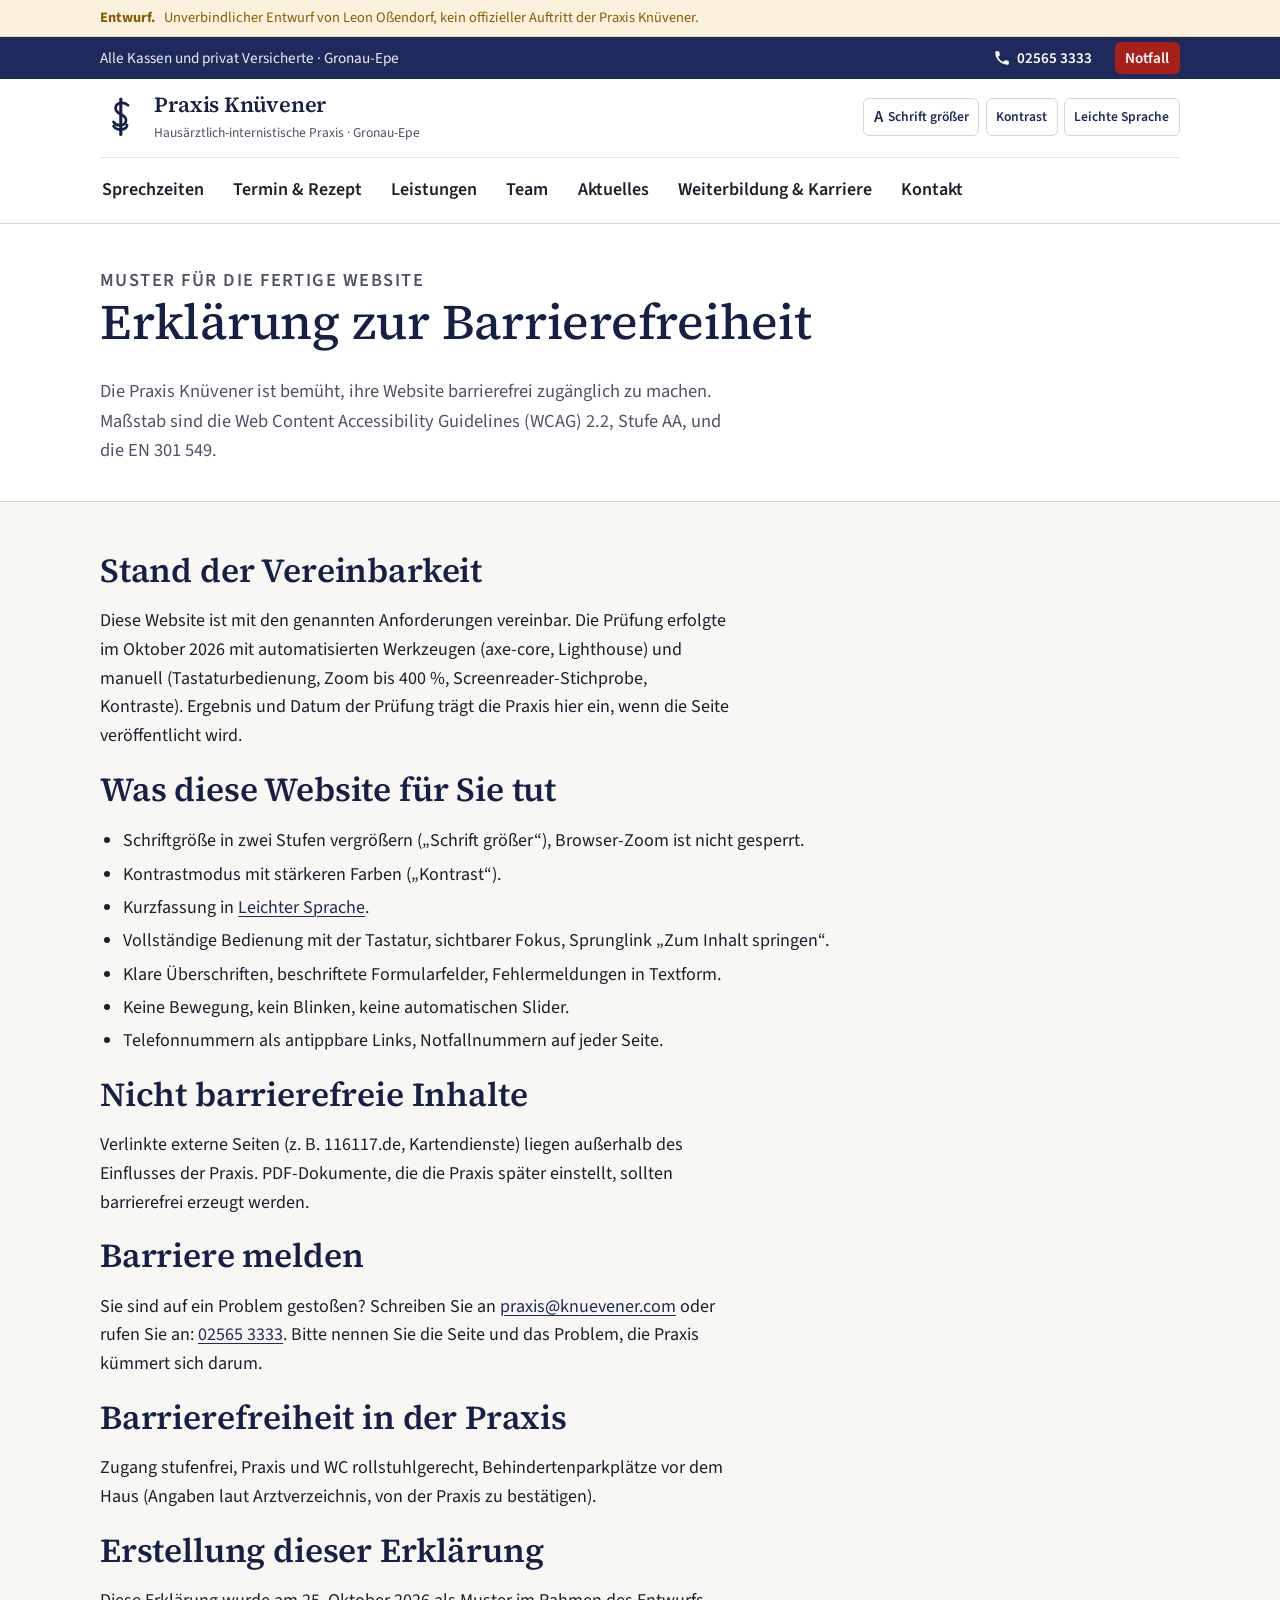
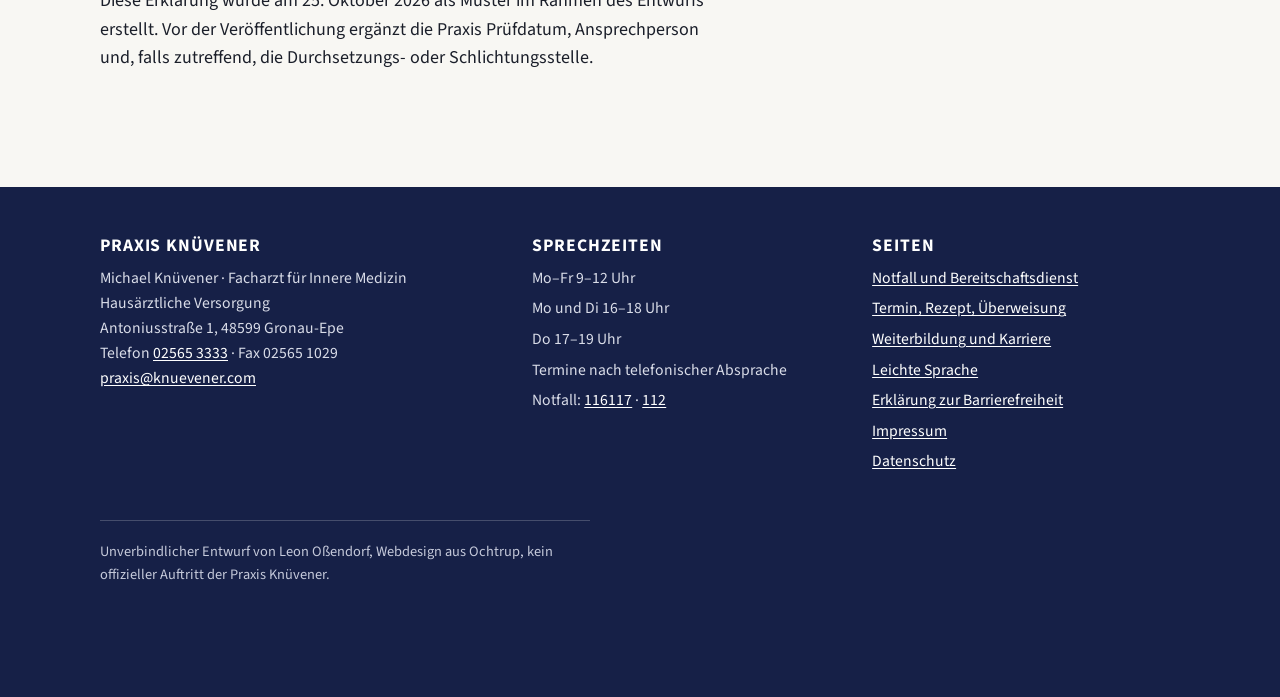
==== barrierefreiheit.html @ 67dc73da "Entwurf Praxis Knüvener: Startseite, Service, Karriere, Notfall, Leichte Sprache, Barrierefreiheit C" ====
<!doctype html>
<html lang="de-DE">
<head>
<meta charset="utf-8">
<meta name="viewport" content="width=device-width, initial-scale=1">
<meta name="robots" content="noindex,nofollow">
<title>Erklärung zur Barrierefreiheit – Praxis Knüvener (Entwurf)</title>
<link rel="stylesheet" href="css/style.css">
<link rel="icon" href="img/favicon.svg" type="image/svg+xml">
</head>
<body>
<a class="skip" href="#inhalt">Zum Inhalt springen</a>
<header>
<div class="entwurf"><div class="wrap"><strong>Entwurf.</strong> <span>Unverbindlicher Entwurf von Leon Oßendorf, kein offizieller Auftritt der Praxis Knüvener.</span></div></div>
<div class="topbar"><div class="wrap">
  <span class="kassen">Alle Kassen und privat Versicherte · Gronau-Epe</span>
  <div class="right">
    <a href="tel:+4925653333"><svg viewBox="0 0 24 24" width="18" height="18" aria-hidden="true" focusable="false"><path d="M6.6 10.8a15 15 0 0 0 6.6 6.6l2.2-2.2a1 1 0 0 1 1-.25c1.1.37 2.3.57 3.6.57a1 1 0 0 1 1 1V20a1 1 0 0 1-1 1A17 17 0 0 1 3 4a1 1 0 0 1 1-1h3.5a1 1 0 0 1 1 1c0 1.25.2 2.45.57 3.57a1 1 0 0 1-.25 1L6.6 10.8z" fill="currentColor"/></svg>02565 3333</a>
    <a class="notfall" href="notfall.html">Notfall</a>
  </div>
</div></div>
<div class="site-header"><div class="wrap">
  <a class="brand" href="index.html">
    <svg viewBox="0 0 40 40" aria-hidden="true" focusable="false"><path d="M20 3v34" stroke="currentColor" stroke-width="3" stroke-linecap="round"/><path d="M27 9c-4-4-12-3-12 3s10 5 10 11-9 7-12 2M13 29c3 5 13 4 13-1" fill="none" stroke="currentColor" stroke-width="2.6" stroke-linecap="round"/></svg>
    <span><span class="name">Praxis Knüvener</span><span class="sub">Hausärztlich-internistische Praxis · Gronau-Epe</span></span>
  </a>
  <button class="nav-toggle" aria-expanded="false" aria-controls="hauptmenue">Menü</button>
  <nav class="site-nav" id="hauptmenue" aria-label="Hauptmenü"><ul>
    <li><a href="index.html#sprechzeiten">Sprechzeiten</a></li>
    <li><a href="service.html">Termin &amp; Rezept</a></li>
    <li><a href="index.html#leistungen">Leistungen</a></li>
    <li><a href="index.html#team">Team</a></li>
    <li><a href="index.html#aktuelles">Aktuelles</a></li>
    <li><a href="karriere.html">Weiterbildung &amp; Karriere</a></li>
    <li><a href="index.html#kontakt">Kontakt</a></li>
  </ul></nav>
  <div class="tools">
    <button type="button" id="btn-font" aria-pressed="false"><span class="big" aria-hidden="true">A</span> Schrift größer</button>
    <button type="button" id="btn-contrast" aria-pressed="false">Kontrast</button>
    <a href="leichte-sprache.html">Leichte Sprache</a>
  </div>
</div></div></header>

<main id="inhalt">
<div class="page-head"><div class="wrap">
  <p class="eyebrow">Muster für die fertige Website</p>
  <h1>Erklärung zur Barrierefreiheit</h1>
  <p>Die Praxis Knüvener ist bemüht, ihre Website barrierefrei zugänglich zu machen. Maßstab sind die Web Content Accessibility Guidelines (WCAG) 2.2, Stufe AA, und die EN 301 549.</p>
</div></div>
<div class="page-body"><div class="wrap"><div class="text">
  <h2>Stand der Vereinbarkeit</h2>
  <p>Diese Website ist mit den genannten Anforderungen vereinbar. Die Prüfung erfolgte im Oktober 2026 mit automatisierten Werkzeugen (axe-core, Lighthouse) und manuell (Tastaturbedienung, Zoom bis 400 %, Screenreader-Stichprobe, Kontraste). Ergebnis und Datum der Prüfung trägt die Praxis hier ein, wenn die Seite veröffentlicht wird.</p>
  <h2>Was diese Website für Sie tut</h2>
  <ul>
    <li>Schriftgröße in zwei Stufen vergrößern („Schrift größer“), Browser-Zoom ist nicht gesperrt.</li>
    <li>Kontrastmodus mit stärkeren Farben („Kontrast“).</li>
    <li>Kurzfassung in <a href="leichte-sprache.html">Leichter Sprache</a>.</li>
    <li>Vollständige Bedienung mit der Tastatur, sichtbarer Fokus, Sprunglink „Zum Inhalt springen“.</li>
    <li>Klare Überschriften, beschriftete Formularfelder, Fehlermeldungen in Textform.</li>
    <li>Keine Bewegung, kein Blinken, keine automatischen Slider.</li>
    <li>Telefonnummern als antippbare Links, Notfallnummern auf jeder Seite.</li>
  </ul>
  <h2>Nicht barrierefreie Inhalte</h2>
  <p>Verlinkte externe Seiten (z. B. 116117.de, Kartendienste) liegen außerhalb des Einflusses der Praxis. PDF-Dokumente, die die Praxis später einstellt, sollten barrierefrei erzeugt werden.</p>
  <h2>Barriere melden</h2>
  <p>Sie sind auf ein Problem gestoßen? Schreiben Sie an <a href="mailto:praxis@knuevener.com">praxis@knuevener.com</a> oder rufen Sie an: <a href="tel:+4925653333">02565 3333</a>. Bitte nennen Sie die Seite und das Problem, die Praxis kümmert sich darum.</p>
  <h2>Barrierefreiheit in der Praxis</h2>
  <p>Zugang stufenfrei, Praxis und WC rollstuhlgerecht, Behindertenparkplätze vor dem Haus (Angaben laut Arztverzeichnis, von der Praxis zu bestätigen).</p>
  <h2>Erstellung dieser Erklärung</h2>
  <p>Diese Erklärung wurde am 25. Oktober 2026 als Muster im Rahmen des Entwurfs erstellt. Vor der Veröffentlichung ergänzt die Praxis Prüfdatum, Ansprechperson und, falls zutreffend, die Durchsetzungs- oder Schlichtungsstelle.</p>
</div></div></div>
</main>

<footer class="site-footer"><div class="wrap">
  <div class="cols">
    <div><h2>Praxis Knüvener</h2><p>Michael Knüvener · Facharzt für Innere Medizin<br>Hausärztliche Versorgung<br>Antoniusstraße 1, 48599 Gronau-Epe<br>Telefon <a href="tel:+4925653333">02565 3333</a> · Fax 02565 1029<br><a href="mailto:praxis@knuevener.com">praxis@knuevener.com</a></p></div>
    <div><h2>Sprechzeiten</h2><ul><li>Mo–Fr 9–12 Uhr</li><li>Mo und Di 16–18 Uhr</li><li>Do 17–19 Uhr</li><li>Termine nach telefonischer Absprache</li><li>Notfall: <a href="tel:116117">116117</a> · <a href="tel:112">112</a></li></ul></div>
    <div><h2>Seiten</h2><ul><li><a href="notfall.html">Notfall und Bereitschaftsdienst</a></li><li><a href="service.html">Termin, Rezept, Überweisung</a></li><li><a href="karriere.html">Weiterbildung und Karriere</a></li><li><a href="leichte-sprache.html">Leichte Sprache</a></li><li><a href="barrierefreiheit.html">Erklärung zur Barrierefreiheit</a></li><li><a href="impressum.html">Impressum</a></li><li><a href="datenschutz.html">Datenschutz</a></li></ul></div>
  </div>
  <p class="entwurf-hinweis">Unverbindlicher Entwurf von Leon Oßendorf, Webdesign aus Ochtrup, kein offizieller Auftritt der Praxis Knüvener.</p>
</div></footer>
<nav class="mobile-bar" aria-label="Schnellzugriff">
  <a href="tel:+4925653333"><svg viewBox="0 0 24 24" aria-hidden="true" focusable="false"><path d="M6.6 10.8a15 15 0 0 0 6.6 6.6l2.2-2.2a1 1 0 0 1 1-.25c1.1.37 2.3.57 3.6.57a1 1 0 0 1 1 1V20a1 1 0 0 1-1 1A17 17 0 0 1 3 4a1 1 0 0 1 1-1h3.5a1 1 0 0 1 1 1c0 1.25.2 2.45.57 3.57a1 1 0 0 1-.25 1L6.6 10.8z" fill="currentColor"/></svg>Anrufen</a>
  <a class="main" href="service.html"><svg viewBox="0 0 24 24" aria-hidden="true" focusable="false"><rect x="3" y="5" width="18" height="16" rx="2" fill="none" stroke="currentColor" stroke-width="2"/><path d="M3 10h18M8 3v4M16 3v4" stroke="currentColor" stroke-width="2" stroke-linecap="round"/></svg>Termin &amp; Rezept</a>
  <a class="rot" href="notfall.html"><svg viewBox="0 0 24 24" aria-hidden="true" focusable="false"><path d="M12 3l10 18H2z" fill="none" stroke="currentColor" stroke-width="2" stroke-linejoin="round"/><path d="M12 10v4M12 17v.5" stroke="currentColor" stroke-width="2" stroke-linecap="round"/></svg>Notfall</a>
</nav>
<script src="js/main.js"></script>
</body>
</html>
---- css/style.css ----
/* Praxis Knüvener – Entwurf (Leon Oßendorf). Ruhig, sachlich, barrierefrei. */
@font-face { font-family: "Source Serif 4"; src: url("../fonts/source-serif-4-latin-wght-normal.woff2") format("woff2"); font-weight: 200 900; font-style: normal; font-display: swap; }
@font-face { font-family: "Source Serif 4"; src: url("../fonts/source-serif-4-latin-wght-italic.woff2") format("woff2"); font-weight: 200 900; font-style: italic; font-display: swap; }
@font-face { font-family: "Source Sans 3"; src: url("../fonts/source-sans-3-latin-wght-normal.woff2") format("woff2"); font-weight: 200 900; font-style: normal; font-display: swap; }

:root {
  --navy: #1F2A5C; --navy-2: #162047; --ink: #1B1F2A; --muted: #4E5365;
  --paper: #F8F7F3; --white: #FFFFFF; --line: #D9D6CC; --line-2: #EAE8E0; --tint: #EDF0F7;
  --green: #1E6B3A; --green-bg: #E6F2EA; --red: #A8201A; --red-bg: #FBEAE8; --amber: #8A5A00; --amber-bg: #FBF1DC;
  --focus: #C8690A;
  --serif: "Source Serif 4", Georgia, "Times New Roman", serif;
  --sans: "Source Sans 3", "Segoe UI", Arial, sans-serif;
  --fs: 1.125rem; /* 18 px Grundschrift */
  --radius: 10px; --wrap: 1120px;
}
html { font-size: 100%; scroll-behavior: smooth; }
html.fs-1 { font-size: 112.5%; }
html.fs-2 { font-size: 125%; }
@media (prefers-reduced-motion: reduce) { html { scroll-behavior: auto; } * { transition: none !important; animation: none !important; } }
* { box-sizing: border-box; }
body { margin: 0; font: 400 var(--fs)/1.6 var(--sans); color: var(--ink); background: var(--paper); -webkit-text-size-adjust: 100%; }
h1, h2, h3, h4 { font-family: var(--serif); font-weight: 600; line-height: 1.2; margin: 0 0 .5em; color: var(--navy-2); letter-spacing: -.005em; }
h1 { font-size: clamp(2rem, 1.3rem + 2.6vw, 3.1rem); font-weight: 500; }
h2 { font-size: clamp(1.55rem, 1.2rem + 1.4vw, 2.1rem); }
h3 { font-size: 1.25rem; }
p { margin: 0 0 1em; max-width: 70ch; }
ul, ol { padding-left: 1.3em; }
li { margin: .25em 0; }
a { color: var(--navy); text-decoration: underline; text-underline-offset: .15em; text-decoration-thickness: .08em; }
a:hover { color: var(--navy-2); text-decoration-thickness: .14em; }
:focus-visible { outline: 3px solid var(--focus); outline-offset: 3px; border-radius: 3px; }
img, svg { max-width: 100%; height: auto; }
hr { border: 0; border-top: 1px solid var(--line); margin: 2.5rem 0; }
.wrap { max-width: var(--wrap); margin: 0 auto; padding: 0 20px; }
.visually-hidden { position: absolute !important; width: 1px; height: 1px; overflow: hidden; clip: rect(0 0 0 0); clip-path: inset(50%); white-space: nowrap; }
.skip { position: absolute; left: 12px; top: -60px; background: var(--navy); color: #fff; padding: .6em 1em; border-radius: 6px; z-index: 100; font-weight: 600; }
.skip:focus { top: 12px; }

/* Hinweis-Banner Entwurf */
.entwurf { background: var(--amber-bg); color: var(--amber); font-size: .9rem; padding: .45em 0; border-bottom: 1px solid #E9D7B0; }
.entwurf .wrap { display: flex; gap: .6em; align-items: baseline; flex-wrap: wrap; }
.entwurf strong { font-weight: 700; }

/* Oberste Zeile */
.topbar { background: var(--navy); color: #fff; font-size: .95rem; }
.topbar .wrap { display: flex; justify-content: space-between; align-items: center; gap: 1rem; min-height: 2.6rem; flex-wrap: wrap; }
.topbar a { color: #fff; text-decoration: none; font-weight: 600; padding: .4em 0; display: inline-flex; align-items: center; gap: .4em; }
.topbar a:hover, .topbar a:focus-visible { text-decoration: underline; }
.topbar .right { display: flex; gap: 1.4rem; align-items: center; }
.topbar .kassen { opacity: .92; }
.topbar .notfall { background: var(--red); padding: .25em .7em; border-radius: 6px; }
.topbar .notfall:hover { background: #8E1A15; text-decoration: none; }

/* Kopf */
.site-header { background: var(--white); border-bottom: 1px solid var(--line); }
.site-header .wrap { display: grid; grid-template-columns: 1fr auto; align-items: center; gap: .6rem 2rem; padding-top: .9rem; padding-bottom: 0; }
.site-header .site-nav { grid-row: 2; grid-column: 1 / -1; border-top: 1px solid var(--line-2); margin-top: .4rem; }
.site-header .tools { grid-row: 1; grid-column: 2; }
.hero .wrap:first-of-type { padding-bottom: 1.2rem; }
.hero .felder { margin-top: .6rem; }
.site-nav ul { padding: .2rem 0; }
.brand { display: flex; align-items: center; gap: .8rem; text-decoration: none; color: var(--navy-2); }
.brand svg { width: 2.6rem; height: 2.6rem; flex: none; }
.brand .name { font: 600 1.35rem/1.1 var(--serif); letter-spacing: -.01em; }
.brand .sub { display: block; font: 400 .85rem/1.3 var(--sans); color: var(--muted); margin-top: .15em; }
.nav-toggle { display: none; }
.site-nav ul { list-style: none; margin: 0; padding: 0; display: flex; gap: .2rem 1.6rem; flex-wrap: wrap; justify-content: flex-start; }
.site-nav a { text-decoration: none; font-weight: 600; color: var(--ink); padding: .7em .1em; border-bottom: 2px solid transparent; display: inline-block; }
.site-nav a:hover { border-color: var(--navy); color: var(--navy); }
.site-nav a[aria-current="page"] { border-color: var(--navy); color: var(--navy); }
.tools { display: flex; gap: .4rem; align-items: center; justify-self: end; }
.tools button, .tools a { font: 600 .85rem/1 var(--sans); color: var(--navy); background: var(--white); border: 1.5px solid var(--line); border-radius: 6px; padding: .5em .7em; cursor: pointer; text-decoration: none; min-height: 2.4rem; display: inline-flex; align-items: center; gap: .35em; }
.tools button:hover, .tools a:hover { border-color: var(--navy); }
.tools button[aria-pressed="true"] { background: var(--navy); color: #fff; border-color: var(--navy); }
.tools .big { font-size: 1.05rem; }

/* Schaltflächen */
.btn { display: inline-flex; align-items: center; justify-content: center; gap: .5em; font: 600 1rem/1.2 var(--sans); padding: .85em 1.3em; border-radius: 8px; border: 1.5px solid var(--navy); background: var(--navy); color: #fff; text-decoration: none; cursor: pointer; min-height: 3rem; }
.btn:hover { background: var(--navy-2); color: #fff; }
.btn.secondary { background: var(--white); color: var(--navy); }
.btn.secondary:hover { background: var(--tint); }
.btn.red { background: var(--red); border-color: var(--red); }
.btn.red:hover { background: #8E1A15; }
.btn svg { width: 1.15em; height: 1.15em; }
.btn-row { display: flex; flex-wrap: wrap; gap: .7rem; }

/* Hero */
.hero { background: var(--white); border-bottom: 1px solid var(--line); position: relative; overflow: hidden; }
.hero .wrap { display: grid; grid-template-columns: 1.15fr .85fr; gap: 3rem; padding-top: 3.5rem; padding-bottom: 3.5rem; align-items: start; }
.hero .lead { font-size: 1.2rem; color: var(--muted); max-width: 32em; }
.hero .seit { font: 500 .95rem/1.3 var(--sans); letter-spacing: .08em; text-transform: uppercase; color: var(--muted); margin-bottom: 1rem; }
.hero .mark-bg { position: absolute; right: -4%; bottom: -18%; width: 28rem; opacity: .045; pointer-events: none; }
.hero .btn-row { margin-top: 1.6rem; }

/* Status Heute */
.status { background: var(--paper); border: 1px solid var(--line); border-radius: var(--radius); padding: 1.3rem 1.4rem; }
.status h2 { font-size: 1rem; font-family: var(--sans); font-weight: 700; letter-spacing: .06em; text-transform: uppercase; color: var(--muted); margin-bottom: .6rem; }
.status .state { display: flex; align-items: center; gap: .6rem; font: 600 1.25rem/1.3 var(--serif); color: var(--navy-2); margin-bottom: .4rem; }
.status .dot { width: .8em; height: .8em; border-radius: 50%; background: var(--muted); flex: none; }
.status.open .dot { background: var(--green); } .status.open .state { color: var(--green); }
.status.closed .dot { background: var(--muted); }
.status.urlaub .dot { background: var(--amber); } .status.urlaub .state { color: var(--amber); }
.status p { margin: 0 0 .4em; }
.status .small { font-size: .92rem; color: var(--muted); }
.status .vertretung { margin-top: .6rem; padding-top: .6rem; border-top: 1px dashed var(--line); }
.times { width: 100%; border-collapse: collapse; margin: .6rem 0 0; font-size: 1rem; }
.times th, .times td { text-align: left; padding: .35em 0; border-bottom: 1px solid var(--line-2); vertical-align: top; }
.times th { font-weight: 600; width: 9em; }
.times tr:last-child th, .times tr:last-child td { border-bottom: 0; }

/* Drei Felder */
.felder { display: grid; grid-template-columns: repeat(3, 1fr); gap: 1rem; margin-top: 1.6rem; }
.feld { background: var(--white); border: 1px solid var(--line); border-radius: var(--radius); padding: 1.1rem 1.2rem; text-decoration: none; color: var(--ink); display: block; }
.feld:hover { border-color: var(--navy); box-shadow: 0 2px 0 var(--navy); }
.feld .k { font: 700 .85rem/1.2 var(--sans); letter-spacing: .06em; text-transform: uppercase; color: var(--muted); display: flex; align-items: center; gap: .5em; margin-bottom: .4rem; }
.feld .k svg { width: 1.2em; height: 1.2em; color: var(--navy); }
.feld .v { display: block; font: 600 1.05rem/1.35 var(--serif); color: var(--navy-2); }
.feld .m { display: block; font-size: .92rem; color: var(--muted); margin-top: .25rem; }

/* Abschnitte */
section.block { padding: 3.5rem 0; }
section.block.alt { background: var(--white); border-top: 1px solid var(--line); border-bottom: 1px solid var(--line); }
.sec-head { display: grid; grid-template-columns: 1fr 2fr; gap: 1rem 3rem; margin-bottom: 2rem; align-items: start; }
.sec-head p { color: var(--muted); font-size: 1.05rem; margin: 0; }
.eyebrow { font: 600 .85rem/1.3 var(--sans); letter-spacing: .08em; text-transform: uppercase; color: var(--muted); margin-bottom: .5rem; }

/* Notfall-Leiste */
.notfall-strip { background: var(--red-bg); border-top: 1px solid #F0C9C5; border-bottom: 1px solid #F0C9C5; }
.notfall-strip .wrap { display: flex; flex-wrap: wrap; gap: .6rem 2rem; align-items: center; padding-top: .9rem; padding-bottom: .9rem; }
.notfall-strip strong { color: var(--red); }
.notfall-strip a { color: var(--red); font-weight: 700; }

/* Aufgaben */
.tasks { display: grid; grid-template-columns: repeat(3, 1fr); gap: 1rem; }
.task { background: var(--white); border: 1px solid var(--line); border-radius: var(--radius); padding: 1.3rem 1.3rem 1.2rem; text-decoration: none; color: var(--ink); display: flex; flex-direction: column; gap: .4rem; }
.task:hover { border-color: var(--navy); box-shadow: 0 2px 0 var(--navy); }
.task .ico { width: 2.4rem; height: 2.4rem; color: var(--navy); background: var(--tint); border-radius: 8px; display: grid; place-items: center; }
.task .ico svg { width: 1.4rem; height: 1.4rem; }
.task h3 { margin: .4rem 0 0; font-size: 1.2rem; }
.task p { margin: 0; color: var(--muted); font-size: .98rem; }
.task .cta { margin-top: auto; padding-top: .4rem; color: var(--navy); font-weight: 600; }

/* Leistungen */
.leist { display: grid; grid-template-columns: repeat(3, 1fr); gap: 1.2rem 2rem; }
.leist article { border-top: 2px solid var(--navy); padding-top: 1rem; }
.leist h3 { font-size: 1.2rem; }
.leist ul { padding-left: 1.1em; margin: .4em 0 0; color: var(--ink); }
.leist p { font-size: 1rem; margin-bottom: .4em; }
.hinweis { background: var(--tint); border-left: 4px solid var(--navy); padding: .9rem 1.1rem; border-radius: 0 8px 8px 0; font-size: 1rem; }
.hinweis p:last-child { margin-bottom: 0; }

/* Team */
.team { display: grid; grid-template-columns: repeat(3, 1fr); gap: 1.5rem; }
.person { background: var(--white); border: 1px solid var(--line); border-radius: var(--radius); padding: 1.4rem; }
.person .avatar { width: 5.2rem; height: 5.2rem; border-radius: 50%; background: var(--tint); color: var(--navy); display: grid; place-items: center; font: 500 1.6rem/1 var(--serif); margin-bottom: 1rem; border: 1px solid var(--line); }
.person h3 { margin-bottom: .15em; }
.person .rolle { color: var(--muted); font-size: 1rem; margin-bottom: .6em; }
.person p { font-size: 1rem; }
.person .foto-hinweis { font-size: .85rem; color: var(--muted); border-top: 1px dashed var(--line); padding-top: .6rem; margin: .8rem 0 0; }

/* Aktuelles */
.news { display: grid; grid-template-columns: 1.4fr 1fr; gap: 2rem; }
.news article { background: var(--white); border: 1px solid var(--line); border-radius: var(--radius); padding: 1.4rem; margin-bottom: 1rem; }
.news time, .urlaub time { font: 600 .85rem/1.3 var(--sans); letter-spacing: .06em; text-transform: uppercase; color: var(--muted); display: block; margin-bottom: .4rem; }
.news h3 { font-size: 1.25rem; }
.news p:last-child { margin-bottom: 0; }
.urlaub { background: var(--white); border: 1px solid var(--line); border-radius: var(--radius); padding: 1.4rem; }
.urlaub ul { list-style: none; padding: 0; margin: .5rem 0 0; }
.urlaub li { display: flex; justify-content: space-between; gap: 1rem; padding: .45em 0; border-bottom: 1px solid var(--line-2); font-size: 1rem; }
.urlaub li:last-child { border-bottom: 0; }
.urlaub li.past { color: var(--muted); }
.urlaub li .v { color: var(--muted); font-size: .95rem; text-align: right; }

/* Chronik */
.chronik { display: grid; grid-template-columns: repeat(3, 1fr); gap: 1.5rem; }
.chronik .jahr { font: 500 2.4rem/1 var(--serif); color: var(--navy); margin-bottom: .3rem; }
.chronik p { font-size: 1rem; color: var(--ink); }

/* Links Gesundheit */
.linklist { columns: 2; column-gap: 3rem; list-style: none; padding: 0; margin: 0; }
.linklist li { break-inside: avoid; padding: .5em 0; border-bottom: 1px solid var(--line-2); }
.linklist a { font-weight: 600; }
.linklist span { display: block; color: var(--muted); font-size: .95rem; }

/* Kontakt */
.kontakt { display: grid; grid-template-columns: 1fr 1fr; gap: 2.5rem; }
.kontakt address { font-style: normal; }
.kontakt .big-tel { font: 600 1.8rem/1.2 var(--serif); color: var(--navy-2); text-decoration: none; display: inline-block; margin: .2rem 0 .6rem; }
.kontakt .big-tel:hover { text-decoration: underline; }
.anfahrt ul { padding-left: 1.1em; }
.anfahrt li { margin: .4em 0; }

/* Formulare */
.form-wrap { max-width: 46rem; }
.form-intro { margin-bottom: 1.5rem; }
fieldset { border: 1px solid var(--line); border-radius: var(--radius); padding: 1.2rem 1.4rem 1rem; margin: 0 0 1.5rem; background: var(--white); min-width: 0; }
legend { font: 600 1.15rem/1.3 var(--serif); color: var(--navy-2); padding: 0 .4em; }
.field { margin: 0 0 1.1rem; }
label, .lbl { display: block; font-weight: 600; margin-bottom: .3rem; }
.opt { font-weight: 400; color: var(--muted); font-size: .9em; }
.hint { font-size: .92rem; color: var(--muted); margin: .25rem 0 0; }
input[type=text], input[type=tel], input[type=email], input[type=date], input[type=month], input[type=file], select, textarea { width: 100%; font: inherit; padding: .65em .8em; border: 1.5px solid #9A9FB0; border-radius: 8px; background: #fff; color: var(--ink); min-height: 3rem; }
textarea { min-height: 7rem; resize: vertical; }
input:focus-visible, select:focus-visible, textarea:focus-visible { border-color: var(--navy); }
.chips { display: flex; flex-wrap: wrap; gap: .5rem; }
.chip { position: relative; }
.chip input { position: absolute; opacity: 0; width: 1px; height: 1px; }
.chip span { display: inline-flex; align-items: center; min-height: 2.8rem; padding: .5em 1em; border: 1.5px solid #9A9FB0; border-radius: 999px; background: #fff; font-weight: 600; cursor: pointer; }
.chip input:checked + span { background: var(--navy); color: #fff; border-color: var(--navy); }
.chip input:focus-visible + span { outline: 3px solid var(--focus); outline-offset: 3px; }
.check { display: flex; gap: .7rem; align-items: flex-start; font-weight: 400; }
.check input { width: 1.4rem; height: 1.4rem; margin: .15rem 0 0; flex: none; accent-color: var(--navy); }
.two { display: grid; grid-template-columns: 1fr 1fr; gap: 1rem; }
.error { color: var(--red); font-weight: 600; margin: .3rem 0 0; }
.demo-note { background: var(--amber-bg); color: var(--amber); border: 1px solid #E9D7B0; border-radius: 8px; padding: .8rem 1rem; font-size: .95rem; margin-bottom: 1.2rem; }
.demo-note p { margin: 0; }
.success { background: var(--green-bg); border: 1px solid #BFDFC9; color: var(--green); border-radius: var(--radius); padding: 1.2rem 1.4rem; margin-top: 1rem; }
.success h2 { color: var(--green); font-size: 1.3rem; }
.success p { color: var(--ink); }
.success p:last-child { margin-bottom: 0; }
.alert-box { background: var(--red-bg); border: 1px solid #F0C9C5; border-radius: var(--radius); padding: 1rem 1.2rem; margin-bottom: 1.5rem; }
.alert-box p { margin: 0; }
.alert-box strong { color: var(--red); }

/* Unterseiten-Kopf */
.page-head { background: var(--white); border-bottom: 1px solid var(--line); padding: 2.8rem 0 2.2rem; }
.page-head p { color: var(--muted); font-size: 1.15rem; margin: 0; }
.page-body { padding: 3rem 0 4rem; }
.page-body .text { max-width: 46rem; }
.notfall-cards { display: grid; grid-template-columns: repeat(2, 1fr); gap: 1.2rem; margin: 1.5rem 0 2rem; }
.ncard { background: var(--white); border: 1px solid var(--line); border-radius: var(--radius); padding: 1.3rem 1.4rem; }
.ncard.rot { border-color: #E9B4AF; background: var(--red-bg); }
.ncard .nummer { font: 600 2.2rem/1.1 var(--serif); color: var(--navy-2); text-decoration: none; display: inline-block; margin: .2rem 0 .3rem; }
.ncard.rot .nummer { color: var(--red); }
.ncard p { margin-bottom: .4em; font-size: 1rem; }
.toc { background: var(--white); border: 1px solid var(--line); border-radius: var(--radius); padding: 1rem 1.3rem; margin-bottom: 2rem; }
.toc ul { margin: 0; }

/* Fuß */
.site-footer { background: var(--navy-2); color: #D9DCE8; padding: 3rem 0 6rem; margin-top: 2rem; font-size: .98rem; }
.site-footer a { color: #fff; }
.site-footer .cols { display: grid; grid-template-columns: 1.3fr 1fr 1fr; gap: 2rem; }
.site-footer h2 { color: #fff; font-size: 1.1rem; font-family: var(--sans); font-weight: 700; letter-spacing: .05em; text-transform: uppercase; margin-bottom: .6rem; }
.site-footer ul { list-style: none; padding: 0; margin: 0; }
.site-footer li { margin: .35em 0; }
.site-footer .entwurf-hinweis { margin-top: 2.5rem; padding-top: 1.2rem; border-top: 1px solid rgba(255,255,255,.2); color: #C5C9DA; font-size: .9rem; }

/* Handy-Leiste */
.mobile-bar { display: none; }

/* Kontrast-Modus */
html.contrast { --paper: #fff; --white: #fff; --muted: #2B2F3A; --line: #555; --line-2: #777; --tint: #EDEDED; --navy: #0A1240; --navy-2: #000; --green: #0B4A24; --amber: #5A3A00; --amber-bg: #FFF4D6; }
html.contrast a { text-decoration-thickness: .12em; }
html.contrast .site-footer { background: #000; color: #fff; }
html.contrast .topbar { background: #000; }

/* Responsiv */
@media (max-width: 980px) {
  .hero .wrap { grid-template-columns: 1fr; gap: 2rem; }
  .felder, .tasks, .leist, .team, .chronik { grid-template-columns: repeat(2, 1fr); }
  .sec-head { grid-template-columns: 1fr; gap: .4rem; }
  .news { grid-template-columns: 1fr; }
  .site-footer .cols { grid-template-columns: 1fr 1fr; }
}
@media (max-width: 720px) {
  body { padding-bottom: 4.6rem; }
  .felder, .tasks, .leist, .team, .chronik, .two, .kontakt, .notfall-cards { grid-template-columns: 1fr; }
  .linklist { columns: 1; }
  .site-footer .cols { grid-template-columns: 1fr; }
  .topbar .kassen { display: none; }
  .topbar .right { width: 100%; justify-content: space-between; }
  .site-header .wrap { grid-template-columns: 1fr auto; row-gap: .6rem; padding-bottom: .8rem; }
  .tools { grid-row: 2; grid-column: 1 / -1; justify-self: start; flex-wrap: wrap; }
  .site-header .site-nav { grid-row: 3; border-top: 0; margin-top: 0; }
  .nav-toggle { display: inline-flex; align-items: center; gap: .5em; font: 600 1rem/1 var(--sans); color: var(--navy); background: var(--white); border: 1.5px solid var(--line); border-radius: 8px; padding: .6em .9em; min-height: 2.8rem; cursor: pointer; }
  .nav-toggle[aria-expanded="true"] { background: var(--navy); color: #fff; }
  html.js .site-nav { display: none; }
  html.js .site-nav.open { display: block; }
  .site-nav ul { flex-direction: column; gap: 0; align-items: stretch; border-top: 1px solid var(--line); margin-top: .2rem; padding: 0; }
  .site-nav a { display: block; padding: .8em .2em; border-bottom: 1px solid var(--line-2); }
  .hero .wrap { padding-top: 2.2rem; padding-bottom: 2.2rem; }
  .hero .mark-bg { display: none; }
  section.block { padding: 2.5rem 0; }
  .mobile-bar { display: grid; grid-template-columns: 1fr 1.3fr 1fr; gap: 0; position: fixed; left: 0; right: 0; bottom: 0; background: var(--white); border-top: 1px solid var(--line); z-index: 50; padding: .45rem .5rem calc(.45rem + env(safe-area-inset-bottom)); }
  .mobile-bar a { display: flex; flex-direction: column; align-items: center; gap: .15rem; font: 600 .8rem/1.1 var(--sans); color: var(--navy); text-decoration: none; padding: .35rem .2rem; border-radius: 8px; min-height: 3rem; justify-content: center; }
  .mobile-bar a svg { width: 1.4rem; height: 1.4rem; }
  .mobile-bar a.main { background: var(--navy); color: #fff; margin: 0 .35rem; }
  .mobile-bar a.rot { color: var(--red); }
  .site-footer { padding-bottom: 3rem; }
}
@media print { .topbar, .tools, .mobile-bar, .nav-toggle, .entwurf, .skip { display: none !important; } body { background: #fff; } }
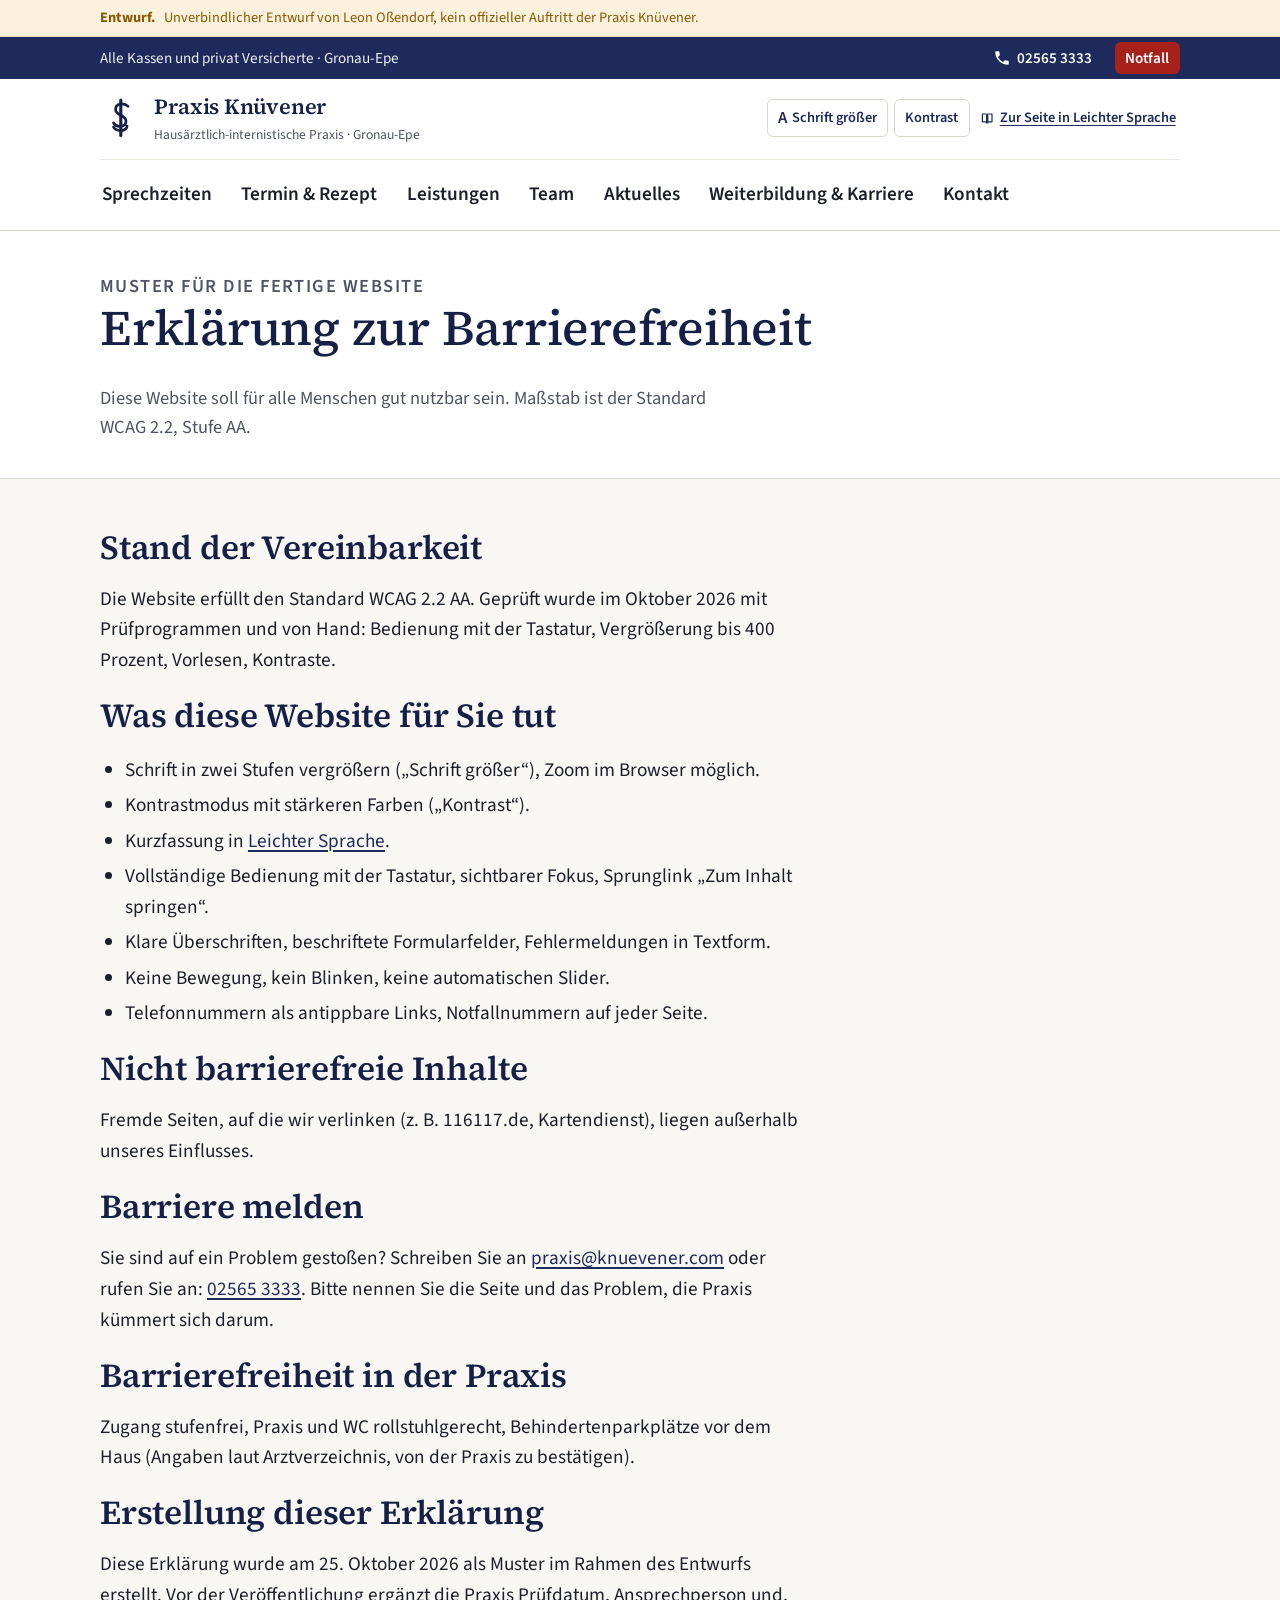
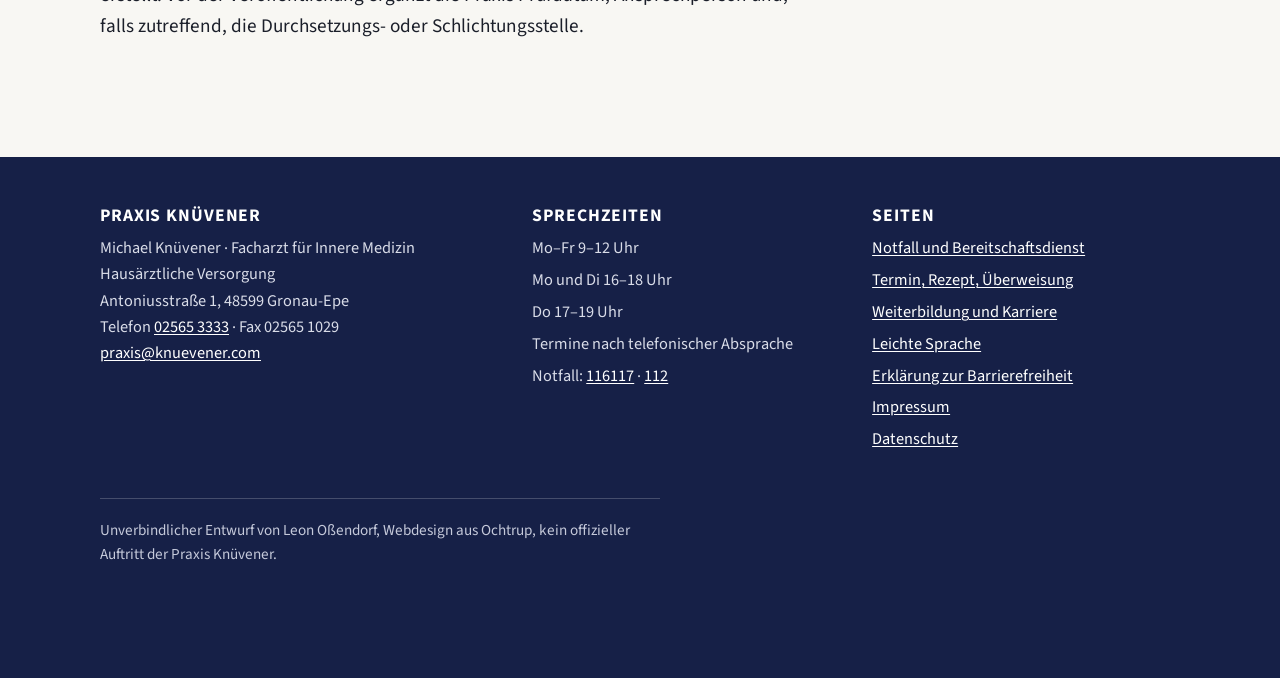
==== commit 5cf2d4db: "Runde 3: ruhiges Hero-Bild vollständig, Leichte Sprache als Link, größere Schrift, kürzere Texte, ke" ====
--- a/barrierefreiheit.html
+++ b/barrierefreiheit.html
@@ -5,7 +5,10 @@
 <meta name="viewport" content="width=device-width, initial-scale=1">
 <meta name="robots" content="noindex,nofollow">
 <title>Erklärung zur Barrierefreiheit – Praxis Knüvener (Entwurf)</title>
+<link rel="preload" href="fonts/source-serif-4-latin-wght-normal.woff2" as="font" type="font/woff2" crossorigin>
+<link rel="preload" href="fonts/source-sans-3-latin-wght-normal.woff2" as="font" type="font/woff2" crossorigin>
 <link rel="stylesheet" href="css/style.css">
+<script id="pk-early">(function(){var c=document.documentElement.classList;c.add("js");try{var f=localStorage.getItem("pk-fs");if(f)c.add("fs-"+f);if(localStorage.getItem("pk-contrast")==="1")c.add("contrast");}catch(e){}})();</script>
 <link rel="icon" href="img/favicon.svg" type="image/svg+xml">
 </head>
 <body>
@@ -37,7 +40,7 @@
   <div class="tools">
     <button type="button" id="btn-font" aria-pressed="false"><span class="big" aria-hidden="true">A</span> Schrift größer</button>
     <button type="button" id="btn-contrast" aria-pressed="false">Kontrast</button>
-    <a href="leichte-sprache.html">Leichte Sprache</a>
+    <a class="ls" href="leichte-sprache.html"><svg viewBox="0 0 24 24" aria-hidden="true" focusable="false"><path d="M4 5h6a3 3 0 0 1 3 3v12a2 2 0 0 0-2-2H4zM20 5h-6a3 3 0 0 0-3 3v12a2 2 0 0 1 2-2h7z" fill="none" stroke="currentColor" stroke-width="2" stroke-linejoin="round"/></svg>Zur Seite in Leichter Sprache</a>
   </div>
 </div></div></header>
 
@@ -45,14 +48,14 @@
 <div class="page-head"><div class="wrap">
   <p class="eyebrow">Muster für die fertige Website</p>
   <h1>Erklärung zur Barrierefreiheit</h1>
-  <p>Die Praxis Knüvener ist bemüht, ihre Website barrierefrei zugänglich zu machen. Maßstab sind die Web Content Accessibility Guidelines (WCAG) 2.2, Stufe AA, und die EN 301 549.</p>
+  <p>Diese Website soll für alle Menschen gut nutzbar sein. Maßstab ist der Standard WCAG 2.2, Stufe AA.</p>
 </div></div>
 <div class="page-body"><div class="wrap"><div class="text">
   <h2>Stand der Vereinbarkeit</h2>
-  <p>Diese Website ist mit den genannten Anforderungen vereinbar. Die Prüfung erfolgte im Oktober 2026 mit automatisierten Werkzeugen (axe-core, Lighthouse) und manuell (Tastaturbedienung, Zoom bis 400 %, Screenreader-Stichprobe, Kontraste). Ergebnis und Datum der Prüfung trägt die Praxis hier ein, wenn die Seite veröffentlicht wird.</p>
+  <p>Die Website erfüllt den Standard WCAG 2.2 AA. Geprüft wurde im Oktober 2026 mit Prüfprogrammen und von Hand: Bedienung mit der Tastatur, Vergrößerung bis 400 Prozent, Vorlesen, Kontraste.</p>
   <h2>Was diese Website für Sie tut</h2>
   <ul>
-    <li>Schriftgröße in zwei Stufen vergrößern („Schrift größer“), Browser-Zoom ist nicht gesperrt.</li>
+    <li>Schrift in zwei Stufen vergrößern („Schrift größer“), Zoom im Browser möglich.</li>
     <li>Kontrastmodus mit stärkeren Farben („Kontrast“).</li>
     <li>Kurzfassung in <a href="leichte-sprache.html">Leichter Sprache</a>.</li>
     <li>Vollständige Bedienung mit der Tastatur, sichtbarer Fokus, Sprunglink „Zum Inhalt springen“.</li>
@@ -61,7 +64,7 @@
     <li>Telefonnummern als antippbare Links, Notfallnummern auf jeder Seite.</li>
   </ul>
   <h2>Nicht barrierefreie Inhalte</h2>
-  <p>Verlinkte externe Seiten (z. B. 116117.de, Kartendienste) liegen außerhalb des Einflusses der Praxis. PDF-Dokumente, die die Praxis später einstellt, sollten barrierefrei erzeugt werden.</p>
+  <p>Fremde Seiten, auf die wir verlinken (z. B. 116117.de, Kartendienst), liegen außerhalb unseres Einflusses.</p>
   <h2>Barriere melden</h2>
   <p>Sie sind auf ein Problem gestoßen? Schreiben Sie an <a href="mailto:praxis@knuevener.com">praxis@knuevener.com</a> oder rufen Sie an: <a href="tel:+4925653333">02565 3333</a>. Bitte nennen Sie die Seite und das Problem, die Praxis kümmert sich darum.</p>
   <h2>Barrierefreiheit in der Praxis</h2>
--- a/css/style.css
+++ b/css/style.css
@@ -10,7 +10,7 @@
   --focus: #C8690A;
   --serif: "Source Serif 4", Georgia, "Times New Roman", serif;
   --sans: "Source Sans 3", "Segoe UI", Arial, sans-serif;
-  --fs: 1.125rem; /* 18 px Grundschrift */
+  --fs: 1.2rem; /* 19 px Grundschrift */
   --radius: 10px; --wrap: 1120px;
 }
 html { font-size: 100%; scroll-behavior: smooth; }
@@ -57,6 +57,7 @@
 .site-header .site-nav { grid-row: 2; grid-column: 1 / -1; border-top: 1px solid var(--line-2); margin-top: .4rem; }
 .site-header .tools { grid-row: 1; grid-column: 2; }
 .hero .wrap:first-of-type { padding-bottom: 1.2rem; }
+.hero .wrap.unten { display: block; padding-bottom: 2.5rem; }
 .hero .felder { margin-top: .6rem; }
 .site-nav ul { padding: .2rem 0; }
 .brand { display: flex; align-items: center; gap: .8rem; text-decoration: none; color: var(--navy-2); }
@@ -69,10 +70,13 @@
 .site-nav a:hover { border-color: var(--navy); color: var(--navy); }
 .site-nav a[aria-current="page"] { border-color: var(--navy); color: var(--navy); }
 .tools { display: flex; gap: .4rem; align-items: center; justify-self: end; }
-.tools button, .tools a { font: 600 .85rem/1 var(--sans); color: var(--navy); background: var(--white); border: 1.5px solid var(--line); border-radius: 6px; padding: .5em .7em; cursor: pointer; text-decoration: none; min-height: 2.4rem; display: inline-flex; align-items: center; gap: .35em; }
+.tools button, .tools a { font: 600 .9rem/1 var(--sans); color: var(--navy); background: var(--white); border: 1.5px solid var(--line); border-radius: 6px; padding: .5em .7em; cursor: pointer; text-decoration: none; min-height: 2.4rem; display: inline-flex; align-items: center; gap: .35em; }
 .tools button:hover, .tools a:hover { border-color: var(--navy); }
 .tools button[aria-pressed="true"] { background: var(--navy); color: #fff; border-color: var(--navy); }
 .tools .big { font-size: 1.05rem; }
+.tools a.ls { border: 0; background: none; text-decoration: underline; text-underline-offset: .2em; padding: .5em .3em; color: var(--navy); }
+.tools a.ls:hover { color: var(--navy-2); }
+.tools a.ls svg { width: 1em; height: 1em; }
 
 /* Schaltflächen */
 .btn { display: inline-flex; align-items: center; justify-content: center; gap: .5em; font: 600 1rem/1.2 var(--sans); padding: .85em 1.3em; border-radius: 8px; border: 1.5px solid var(--navy); background: var(--navy); color: #fff; text-decoration: none; cursor: pointer; min-height: 3rem; }
@@ -101,7 +105,7 @@
 .status.closed .dot { background: var(--muted); }
 .status.urlaub .dot { background: var(--amber); } .status.urlaub .state { color: var(--amber); }
 .status p { margin: 0 0 .4em; }
-.status .small { font-size: .92rem; color: var(--muted); }
+.status .small { font-size: 1rem; color: var(--muted); }
 .status .vertretung { margin-top: .6rem; padding-top: .6rem; border-top: 1px dashed var(--line); }
 .times { width: 100%; border-collapse: collapse; margin: .6rem 0 0; font-size: 1rem; }
 .times th, .times td { text-align: left; padding: .35em 0; border-bottom: 1px solid var(--line-2); vertical-align: top; }
@@ -115,13 +119,24 @@
 .feld .k { font: 700 .85rem/1.2 var(--sans); letter-spacing: .06em; text-transform: uppercase; color: var(--muted); display: flex; align-items: center; gap: .5em; margin-bottom: .4rem; }
 .feld .k svg { width: 1.2em; height: 1.2em; color: var(--navy); }
 .feld .v { display: block; font: 600 1.05rem/1.35 var(--serif); color: var(--navy-2); }
-.feld .m { display: block; font-size: .92rem; color: var(--muted); margin-top: .25rem; }
+.feld .m { display: block; font-size: 1rem; color: var(--muted); margin-top: .25rem; }
+
+/* Beispielbilder */
+.foto { margin: 0; }
+.foto img { display: block; width: 100%; height: 100%; object-fit: cover; border-radius: var(--radius); }
+.foto figcaption { font-size: .9rem; color: var(--muted); margin-top: .4rem; }
+.band { margin: 2.2rem 0 0; }
+.band img { height: auto; aspect-ratio: 2.2 / 1; object-fit: fill; }
+.foto-tile { min-height: 220px; position: relative; }
+.foto-tile img { position: absolute; inset: 0; height: 100%; }
+.foto-tile figcaption { position: absolute; left: .6rem; bottom: .5rem; background: rgba(255,255,255,.88); padding: .15em .5em; border-radius: 4px; margin: 0; }
+.split { display: grid; grid-template-columns: 1fr 1fr; gap: 2rem; align-items: stretch; }
 
 /* Abschnitte */
 section.block { padding: 3.5rem 0; }
 section.block.alt { background: var(--white); border-top: 1px solid var(--line); border-bottom: 1px solid var(--line); }
 .sec-head { display: grid; grid-template-columns: 1fr 2fr; gap: 1rem 3rem; margin-bottom: 2rem; align-items: start; }
-.sec-head p { color: var(--muted); font-size: 1.05rem; margin: 0; }
+.sec-head p { color: var(--muted); font-size: 1.1rem; margin: 0; }
 .eyebrow { font: 600 .85rem/1.3 var(--sans); letter-spacing: .08em; text-transform: uppercase; color: var(--muted); margin-bottom: .5rem; }
 
 /* Notfall-Leiste */
@@ -137,7 +152,8 @@
 .task .ico { width: 2.4rem; height: 2.4rem; color: var(--navy); background: var(--tint); border-radius: 8px; display: grid; place-items: center; }
 .task .ico svg { width: 1.4rem; height: 1.4rem; }
 .task h3 { margin: .4rem 0 0; font-size: 1.2rem; }
-.task p { margin: 0; color: var(--muted); font-size: .98rem; }
+.task p { margin: 0; color: var(--muted); font-size: 1.05rem; max-width: none; }
+.leist p, .person p, .news p, .chronik p { max-width: none; }
 .task .cta { margin-top: auto; padding-top: .4rem; color: var(--navy); font-weight: 600; }
 
 /* Leistungen */
@@ -145,8 +161,8 @@
 .leist article { border-top: 2px solid var(--navy); padding-top: 1rem; }
 .leist h3 { font-size: 1.2rem; }
 .leist ul { padding-left: 1.1em; margin: .4em 0 0; color: var(--ink); }
-.leist p { font-size: 1rem; margin-bottom: .4em; }
-.hinweis { background: var(--tint); border-left: 4px solid var(--navy); padding: .9rem 1.1rem; border-radius: 0 8px 8px 0; font-size: 1rem; }
+.leist p { font-size: 1.05rem; margin-bottom: .4em; }
+.hinweis { background: var(--tint); border-left: 4px solid var(--navy); padding: .9rem 1.1rem; border-radius: 0 8px 8px 0; font-size: 1.05rem; }
 .hinweis p:last-child { margin-bottom: 0; }
 
 /* Team */
@@ -154,9 +170,9 @@
 .person { background: var(--white); border: 1px solid var(--line); border-radius: var(--radius); padding: 1.4rem; }
 .person .avatar { width: 5.2rem; height: 5.2rem; border-radius: 50%; background: var(--tint); color: var(--navy); display: grid; place-items: center; font: 500 1.6rem/1 var(--serif); margin-bottom: 1rem; border: 1px solid var(--line); }
 .person h3 { margin-bottom: .15em; }
-.person .rolle { color: var(--muted); font-size: 1rem; margin-bottom: .6em; }
-.person p { font-size: 1rem; }
-.person .foto-hinweis { font-size: .85rem; color: var(--muted); border-top: 1px dashed var(--line); padding-top: .6rem; margin: .8rem 0 0; }
+.person .rolle { color: var(--muted); font-size: 1.02rem; margin-bottom: .6em; }
+.person p { font-size: 1.05rem; }
+.person .foto-hinweis { font-size: .95rem; color: var(--muted); border-top: 1px dashed var(--line); padding-top: .6rem; margin: .8rem 0 0; }
 
 /* Aktuelles */
 .news { display: grid; grid-template-columns: 1.4fr 1fr; gap: 2rem; }
@@ -166,21 +182,21 @@
 .news p:last-child { margin-bottom: 0; }
 .urlaub { background: var(--white); border: 1px solid var(--line); border-radius: var(--radius); padding: 1.4rem; }
 .urlaub ul { list-style: none; padding: 0; margin: .5rem 0 0; }
-.urlaub li { display: flex; justify-content: space-between; gap: 1rem; padding: .45em 0; border-bottom: 1px solid var(--line-2); font-size: 1rem; }
+.urlaub li { display: flex; justify-content: space-between; gap: 1rem; padding: .45em 0; border-bottom: 1px solid var(--line-2); font-size: 1.02rem; }
 .urlaub li:last-child { border-bottom: 0; }
 .urlaub li.past { color: var(--muted); }
-.urlaub li .v { color: var(--muted); font-size: .95rem; text-align: right; }
+.urlaub li .v { color: var(--muted); font-size: 1rem; text-align: right; }
 
 /* Chronik */
 .chronik { display: grid; grid-template-columns: repeat(3, 1fr); gap: 1.5rem; }
 .chronik .jahr { font: 500 2.4rem/1 var(--serif); color: var(--navy); margin-bottom: .3rem; }
-.chronik p { font-size: 1rem; color: var(--ink); }
+.chronik p { font-size: 1.05rem; color: var(--ink); }
 
 /* Links Gesundheit */
 .linklist { columns: 2; column-gap: 3rem; list-style: none; padding: 0; margin: 0; }
 .linklist li { break-inside: avoid; padding: .5em 0; border-bottom: 1px solid var(--line-2); }
 .linklist a { font-weight: 600; }
-.linklist span { display: block; color: var(--muted); font-size: .95rem; }
+.linklist span { display: block; color: var(--muted); font-size: 1rem; }
 
 /* Kontakt */
 .kontakt { display: grid; grid-template-columns: 1fr 1fr; gap: 2.5rem; }
@@ -198,7 +214,7 @@
 .field { margin: 0 0 1.1rem; }
 label, .lbl { display: block; font-weight: 600; margin-bottom: .3rem; }
 .opt { font-weight: 400; color: var(--muted); font-size: .9em; }
-.hint { font-size: .92rem; color: var(--muted); margin: .25rem 0 0; }
+.hint { font-size: 1rem; color: var(--muted); margin: .25rem 0 0; }
 input[type=text], input[type=tel], input[type=email], input[type=date], input[type=month], input[type=file], select, textarea { width: 100%; font: inherit; padding: .65em .8em; border: 1.5px solid #9A9FB0; border-radius: 8px; background: #fff; color: var(--ink); min-height: 3rem; }
 textarea { min-height: 7rem; resize: vertical; }
 input:focus-visible, select:focus-visible, textarea:focus-visible { border-color: var(--navy); }
@@ -237,13 +253,13 @@
 .toc ul { margin: 0; }
 
 /* Fuß */
-.site-footer { background: var(--navy-2); color: #D9DCE8; padding: 3rem 0 6rem; margin-top: 2rem; font-size: .98rem; }
+.site-footer { background: var(--navy-2); color: #D9DCE8; padding: 3rem 0 6rem; margin-top: 2rem; font-size: 1.02rem; }
 .site-footer a { color: #fff; }
 .site-footer .cols { display: grid; grid-template-columns: 1.3fr 1fr 1fr; gap: 2rem; }
 .site-footer h2 { color: #fff; font-size: 1.1rem; font-family: var(--sans); font-weight: 700; letter-spacing: .05em; text-transform: uppercase; margin-bottom: .6rem; }
 .site-footer ul { list-style: none; padding: 0; margin: 0; }
 .site-footer li { margin: .35em 0; }
-.site-footer .entwurf-hinweis { margin-top: 2.5rem; padding-top: 1.2rem; border-top: 1px solid rgba(255,255,255,.2); color: #C5C9DA; font-size: .9rem; }
+.site-footer .entwurf-hinweis { margin-top: 2.5rem; padding-top: 1.2rem; border-top: 1px solid rgba(255,255,255,.2); color: #C5C9DA; font-size: .95rem; }
 
 /* Handy-Leiste */
 .mobile-bar { display: none; }
@@ -280,6 +296,8 @@
   .site-nav a { display: block; padding: .8em .2em; border-bottom: 1px solid var(--line-2); }
   .hero .wrap { padding-top: 2.2rem; padding-bottom: 2.2rem; }
   .hero .mark-bg { display: none; }
+  .band { margin-top: 1.4rem; }
+  .split { grid-template-columns: 1fr; }
   section.block { padding: 2.5rem 0; }
   .mobile-bar { display: grid; grid-template-columns: 1fr 1.3fr 1fr; gap: 0; position: fixed; left: 0; right: 0; bottom: 0; background: var(--white); border-top: 1px solid var(--line); z-index: 50; padding: .45rem .5rem calc(.45rem + env(safe-area-inset-bottom)); }
   .mobile-bar a { display: flex; flex-direction: column; align-items: center; gap: .15rem; font: 600 .8rem/1.1 var(--sans); color: var(--navy); text-decoration: none; padding: .35rem .2rem; border-radius: 8px; min-height: 3rem; justify-content: center; }
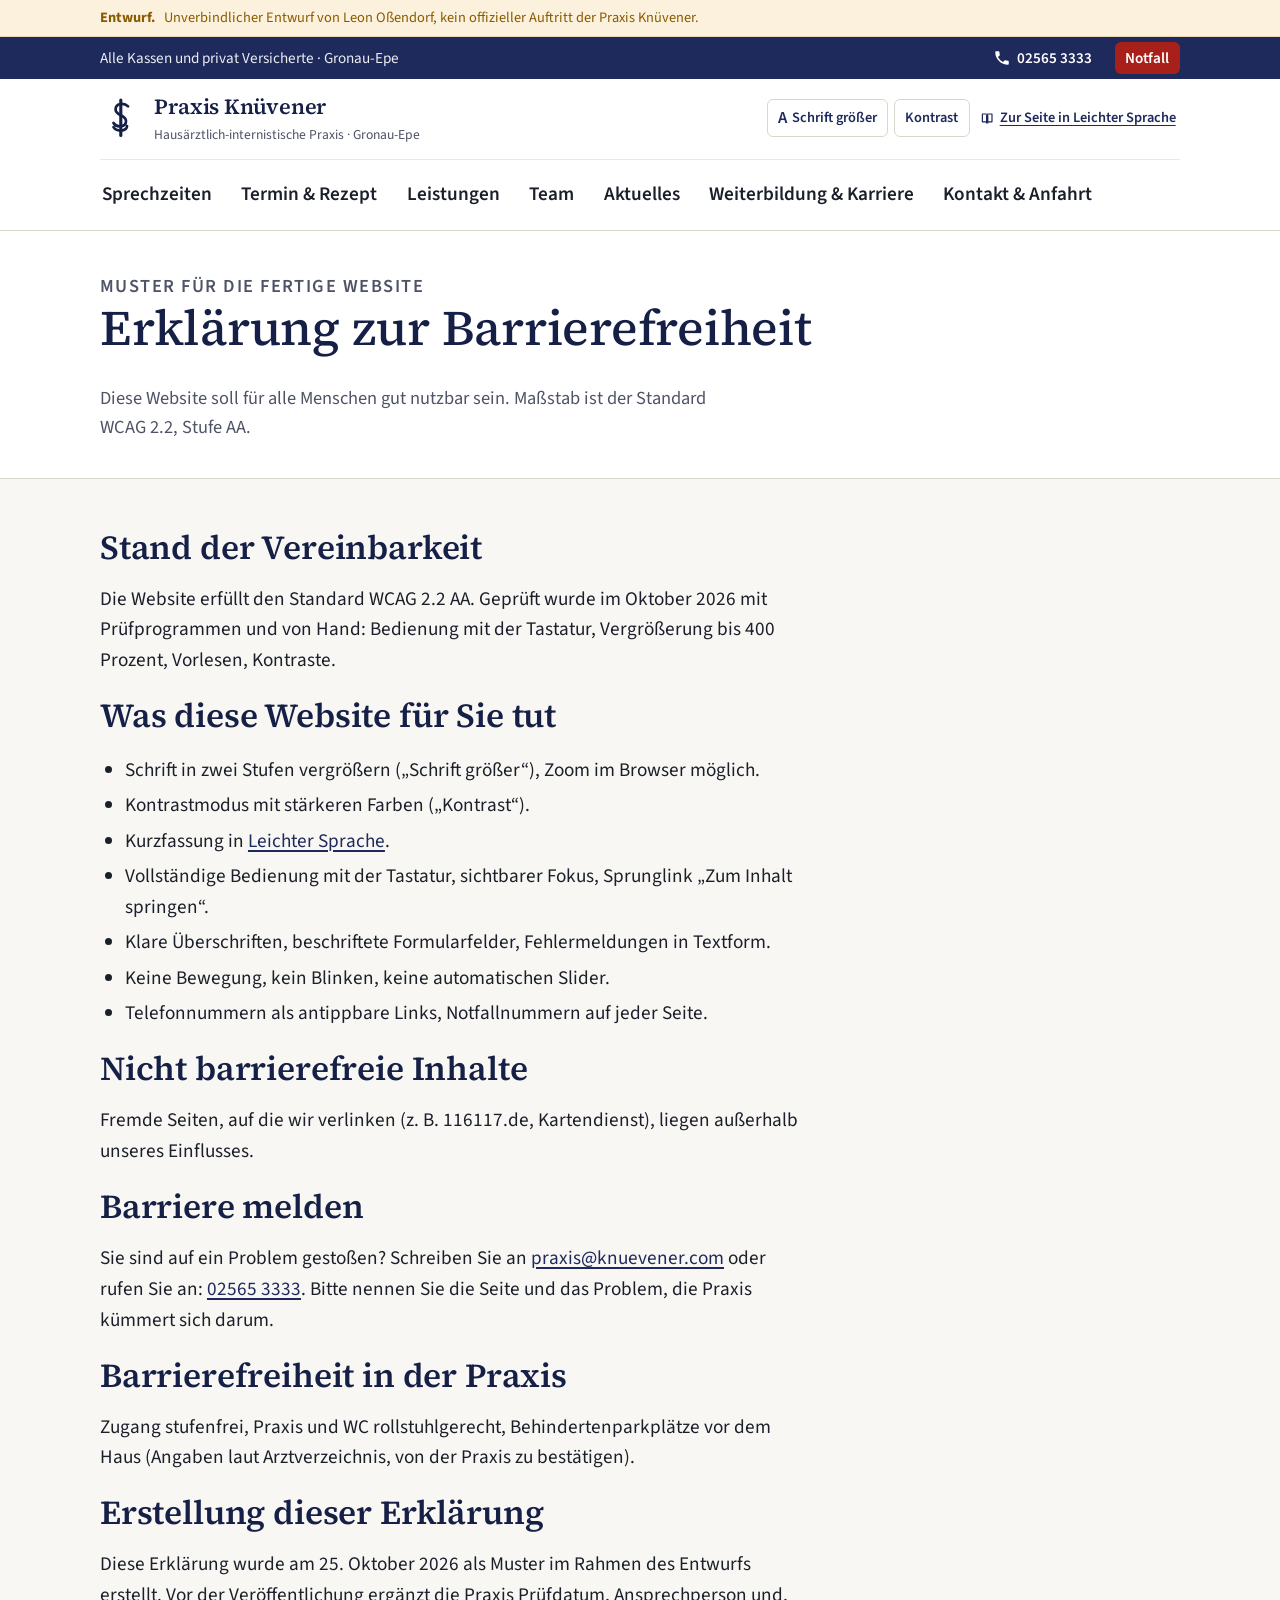
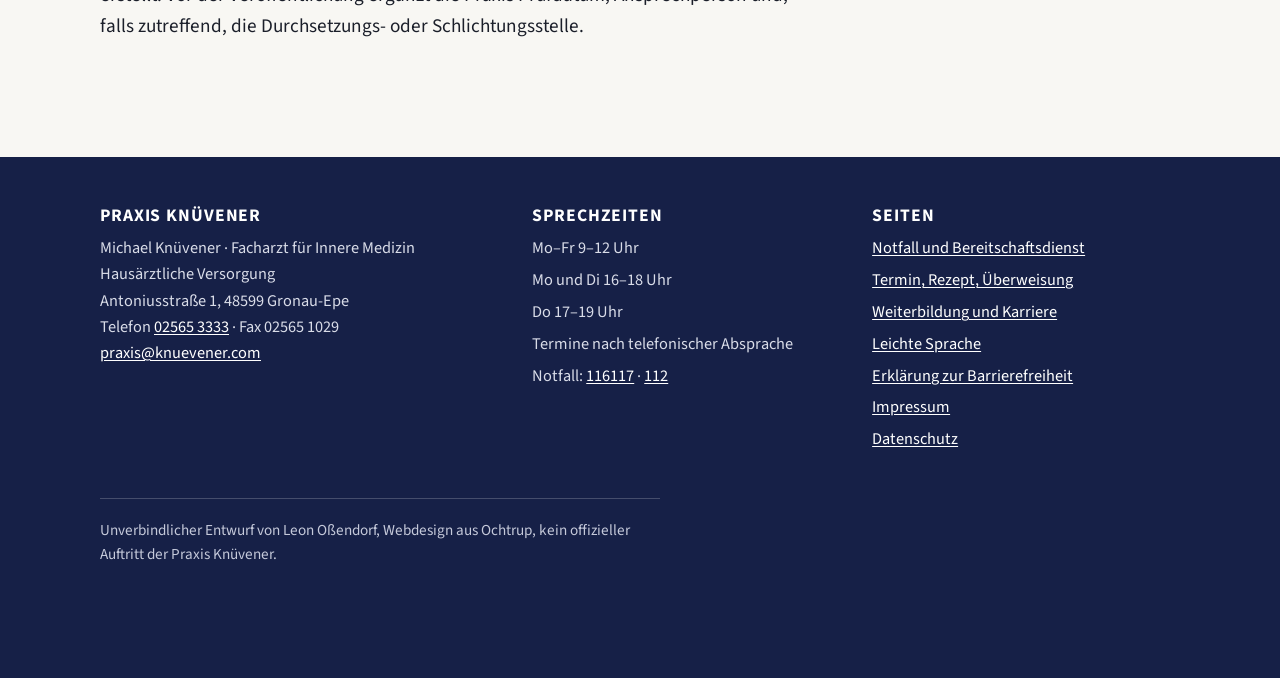
==== commit 72776d56: "Leistungen als Bildkacheln, neues Wartezimmer-Bild, Online-Anfrage im Kontakt Co-Authored-By: Claude" ====
--- a/barrierefreiheit.html
+++ b/barrierefreiheit.html
@@ -35,7 +35,7 @@
     <li><a href="index.html#team">Team</a></li>
     <li><a href="index.html#aktuelles">Aktuelles</a></li>
     <li><a href="karriere.html">Weiterbildung &amp; Karriere</a></li>
-    <li><a href="index.html#kontakt">Kontakt</a></li>
+    <li><a href="index.html#kontakt">Kontakt &amp; Anfahrt</a></li>
   </ul></nav>
   <div class="tools">
     <button type="button" id="btn-font" aria-pressed="false"><span class="big" aria-hidden="true">A</span> Schrift größer</button>
--- a/css/style.css
+++ b/css/style.css
@@ -126,7 +126,7 @@
 .foto img { display: block; width: 100%; height: 100%; object-fit: cover; border-radius: var(--radius); }
 .foto figcaption { font-size: .9rem; color: var(--muted); margin-top: .4rem; }
 .band { margin: 2.2rem 0 0; }
-.band img { height: auto; aspect-ratio: 2.2 / 1; object-fit: fill; }
+.band img { height: auto; aspect-ratio: 2 / 1; object-fit: fill; }
 .foto-tile { min-height: 220px; position: relative; }
 .foto-tile img { position: absolute; inset: 0; height: 100%; }
 .foto-tile figcaption { position: absolute; left: .6rem; bottom: .5rem; background: rgba(255,255,255,.88); padding: .15em .5em; border-radius: 4px; margin: 0; }
@@ -157,11 +157,23 @@
 .task .cta { margin-top: auto; padding-top: .4rem; color: var(--navy); font-weight: 600; }
 
 /* Leistungen */
-.leist { display: grid; grid-template-columns: repeat(3, 1fr); gap: 1.2rem 2rem; }
-.leist article { border-top: 2px solid var(--navy); padding-top: 1rem; }
-.leist h3 { font-size: 1.2rem; }
-.leist ul { padding-left: 1.1em; margin: .4em 0 0; color: var(--ink); }
-.leist p { font-size: 1.05rem; margin-bottom: .4em; }
+.leist { display: grid; grid-template-columns: repeat(3, 1fr); gap: 1.5rem; }
+.leist-tile { display: flex; flex-direction: column; background: var(--white); border: 1px solid var(--line); border-radius: var(--radius); overflow: hidden; text-decoration: none; color: var(--ink); transition: border-color .3s, box-shadow .3s, transform .3s; }
+.leist-tile .bild { display: block; position: relative; aspect-ratio: 3 / 2; overflow: hidden; background: var(--tint); }
+.leist-tile img { display: block; width: 100%; height: 100%; object-fit: cover; transition: transform .6s ease; }
+.leist-tile:hover img, .leist-tile:focus-visible img { transform: scale(1.06); }
+.leist-tile:hover { border-color: var(--navy); box-shadow: 0 8px 24px rgba(31,42,92,.14); transform: translateY(-3px); }
+.leist-tile .credit { position: absolute; left: .6rem; bottom: .5rem; font: 400 .85rem/1.3 var(--sans); color: var(--muted); background: var(--white); padding: .15em .5em; border-radius: 4px; }
+.leist-tile .text { display: flex; flex-direction: column; gap: .45rem; padding: 1.1rem 1.3rem 1.2rem; flex: 1; }
+.leist-tile h3 { margin: 0; font-size: 1.25rem; }
+.leist-tile ul { margin: 0; padding-left: 1.1em; font-size: 1.02rem; color: var(--ink); }
+.leist-tile .cta { margin-top: auto; padding-top: .6rem; color: var(--navy); font: 600 1rem/1.2 var(--sans); }
+.leist-tile .cta::after { content: " \2192"; }
+.leist-tile:hover .cta { text-decoration: underline; }
+.online-anfrage { display: grid; grid-template-columns: 1.3fr 1fr; gap: 1.5rem 2rem; align-items: center; background: var(--tint); border: 1px solid var(--line); border-radius: var(--radius); padding: 1.4rem 1.6rem; margin-bottom: 2rem; }
+.online-anfrage h3 { margin: 0 0 .3rem; font-size: 1.3rem; }
+.online-anfrage p { margin: 0; color: var(--muted); max-width: none; }
+.online-anfrage .btn-row { justify-content: flex-end; }
 .hinweis { background: var(--tint); border-left: 4px solid var(--navy); padding: .9rem 1.1rem; border-radius: 0 8px 8px 0; font-size: 1.05rem; }
 .hinweis p:last-child { margin-bottom: 0; }
 
@@ -280,7 +292,8 @@
 }
 @media (max-width: 720px) {
   body { padding-bottom: 4.6rem; }
-  .felder, .tasks, .leist, .team, .chronik, .two, .kontakt, .notfall-cards { grid-template-columns: 1fr; }
+  .felder, .tasks, .leist, .team, .chronik, .two, .kontakt, .notfall-cards, .online-anfrage { grid-template-columns: 1fr; }
+  .online-anfrage .btn-row { justify-content: flex-start; }
   .linklist { columns: 1; }
   .site-footer .cols { grid-template-columns: 1fr; }
   .topbar .kassen { display: none; }
